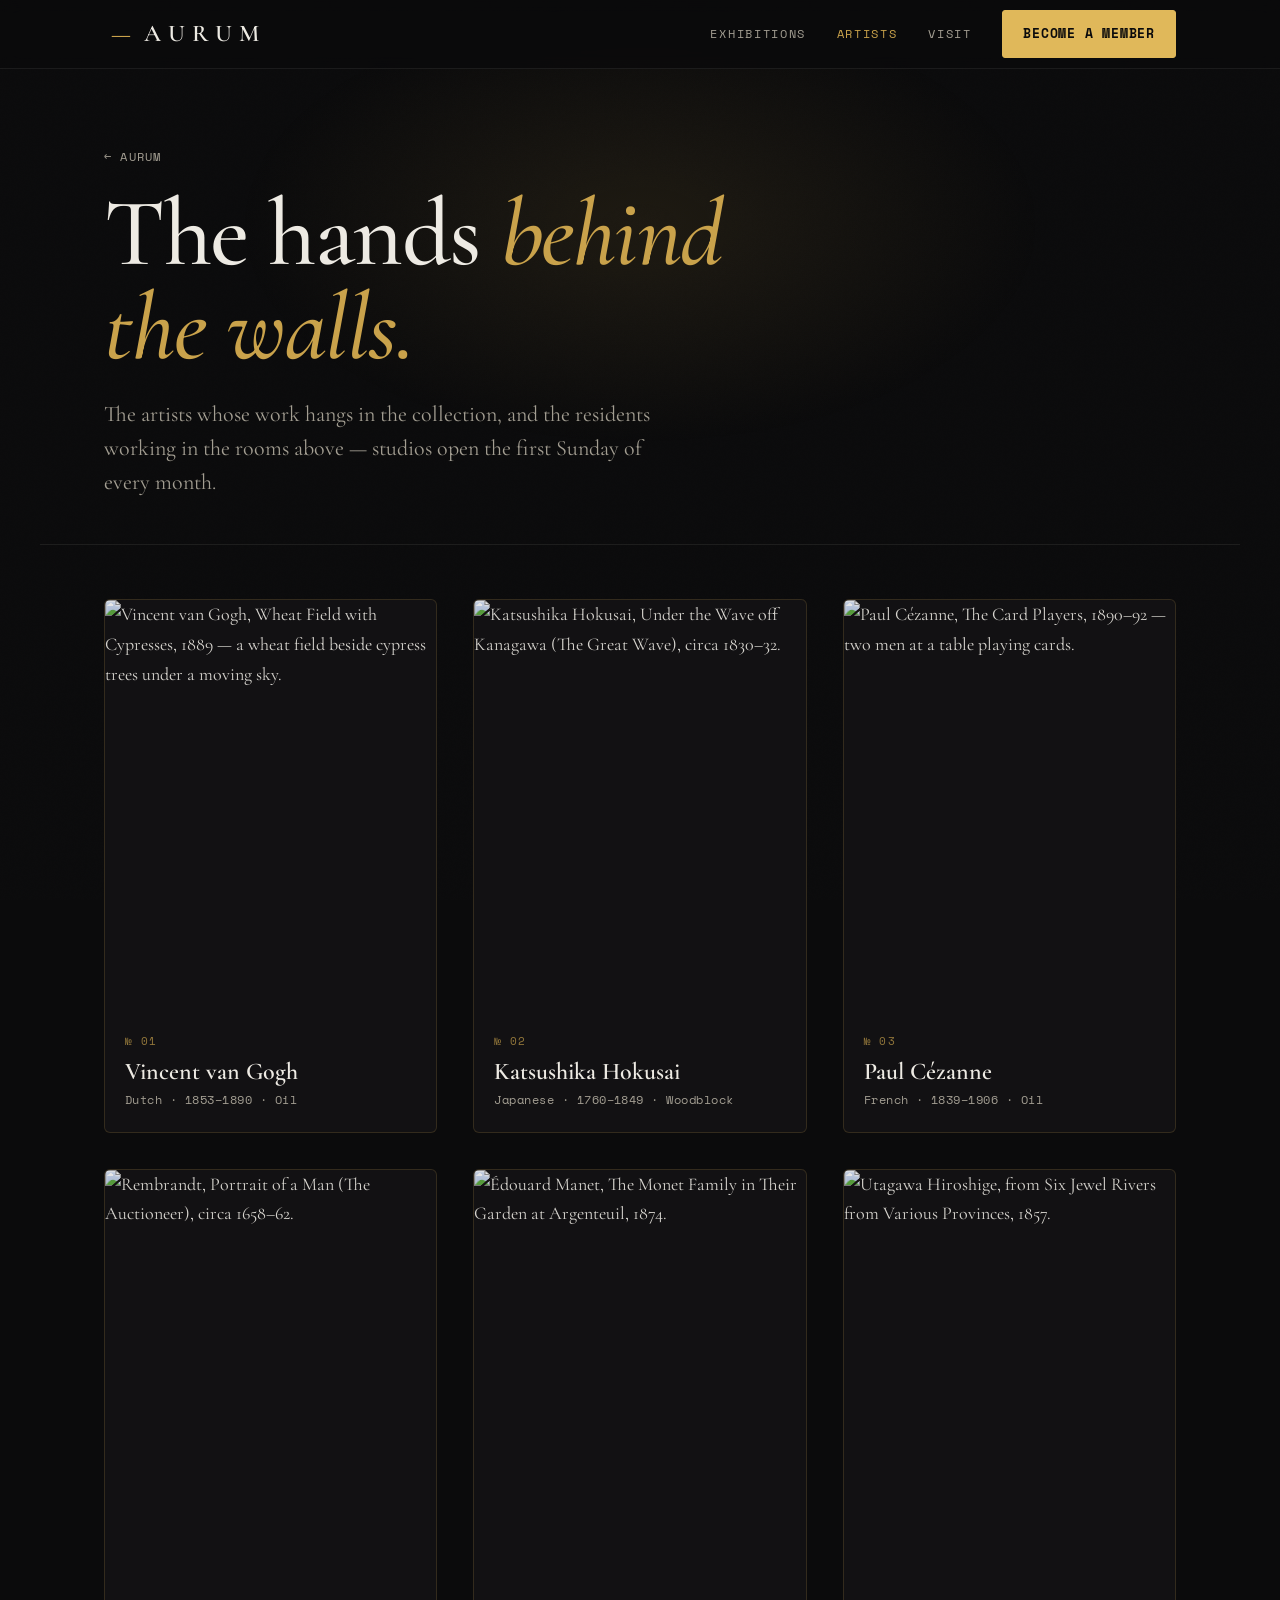
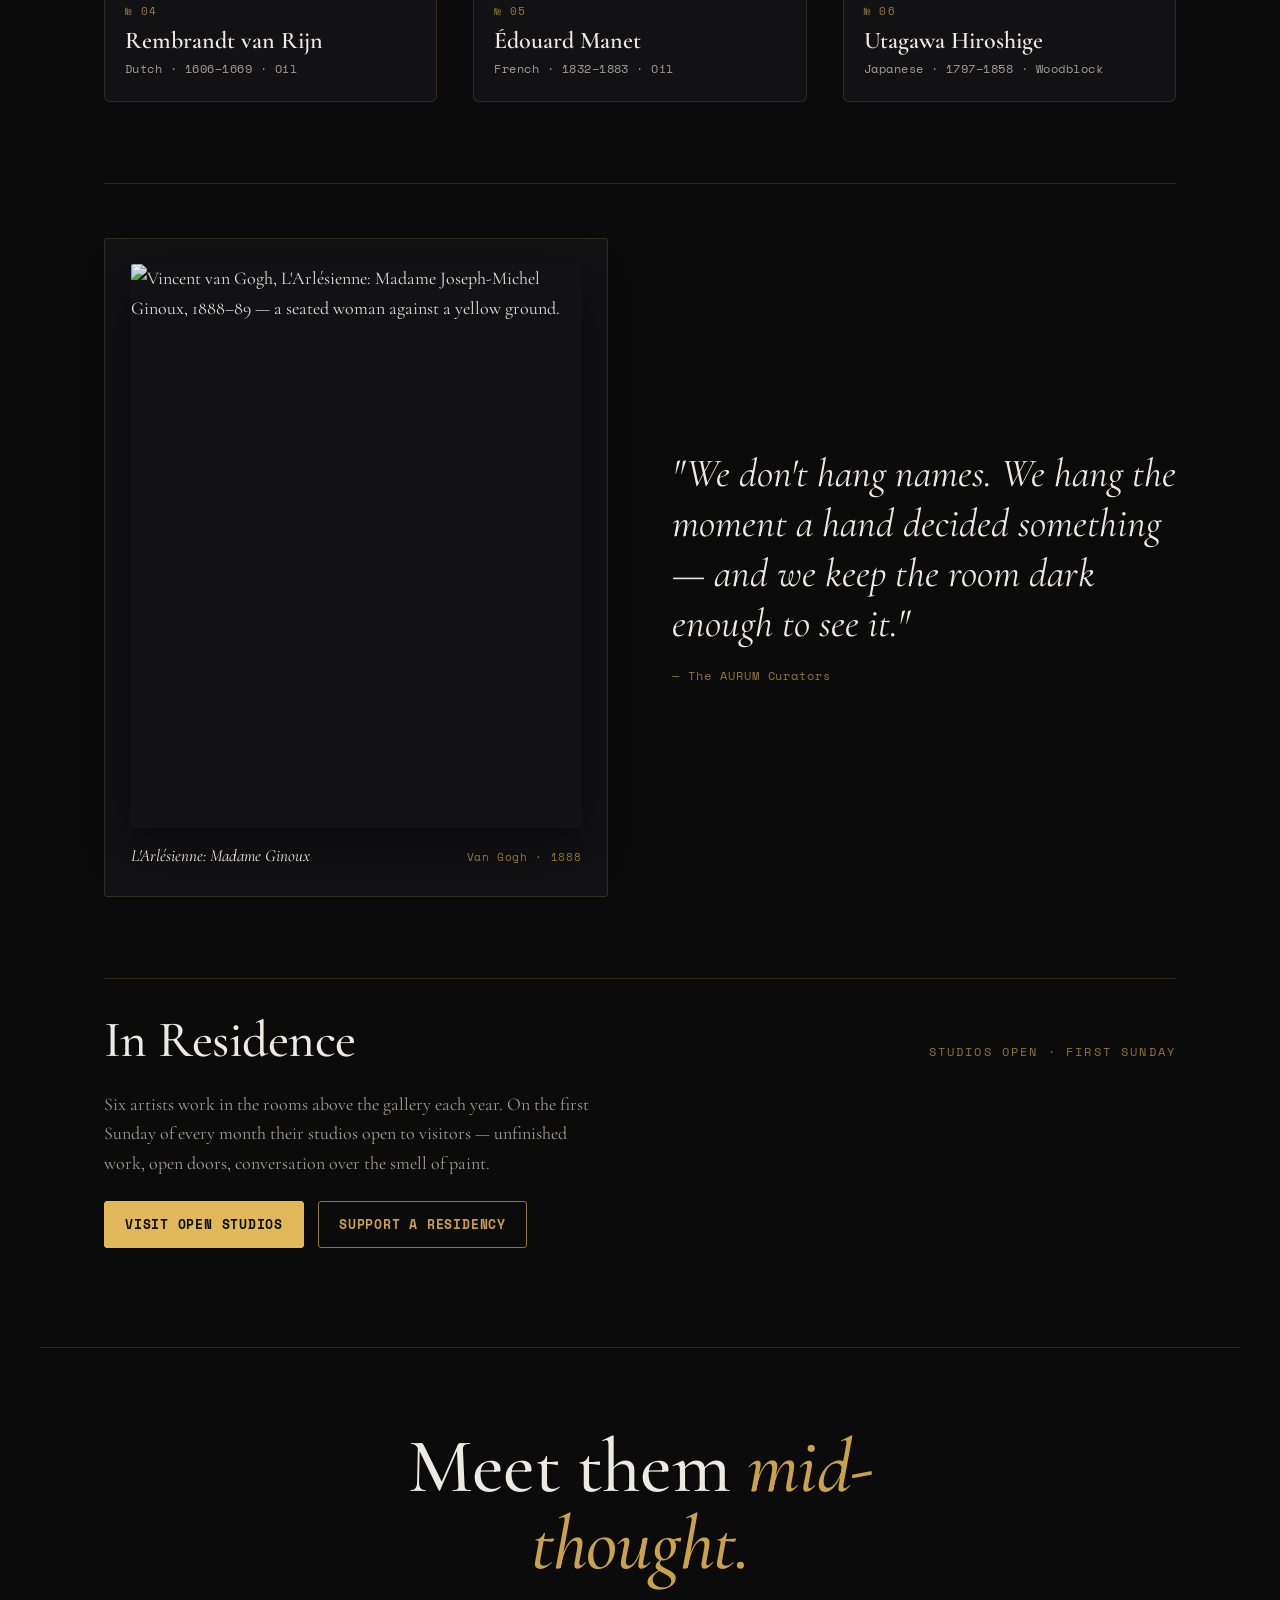
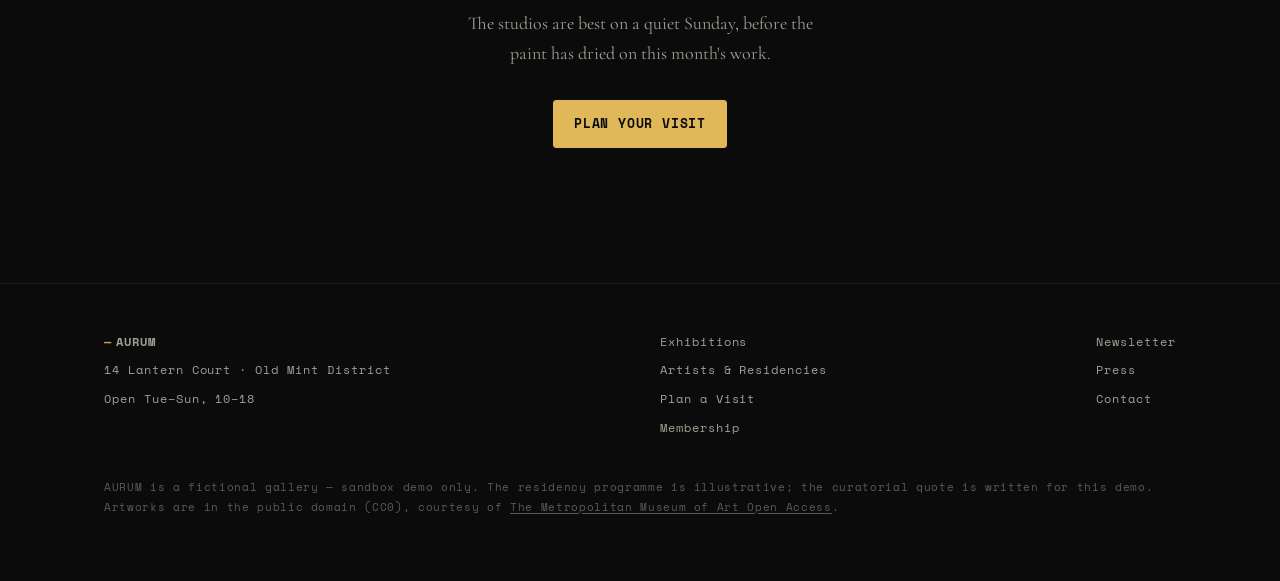
==== artists.html @ 5c7db5ca "Pass #2: council UX fixes + four sub-pages - Hero copy rewritten ("The work is the only light.") — l" ====
<!DOCTYPE html>
<html lang="en">
<head>
<meta charset="UTF-8">
<meta name="viewport" content="width=device-width, initial-scale=1.0">
<title>Artists — AURUM Gallery</title>
<meta name="description" content="The artists in the AURUM collection and the residents working above the gallery — studios open the first Sunday of every month.">
<link rel="preconnect" href="https://fonts.googleapis.com">
<link rel="preconnect" href="https://fonts.gstatic.com" crossorigin>
<link href="https://fonts.googleapis.com/css2?family=Cormorant+Garamond:wght@400;500;600;700&family=Space+Mono:wght@400;700&display=swap" rel="stylesheet">
<link rel="stylesheet" href="style.css">
</head>
<body>
<div class="glow" aria-hidden="true"></div>

<header>
  <div class="wrap nav">
    <a href="index.html" class="brand" aria-label="AURUM Gallery home">AURUM</a>
    <button class="nav-toggle" aria-expanded="false" aria-controls="primary-nav">Menu</button>
    <nav class="nav-links" id="primary-nav" aria-label="Primary">
      <a href="exhibitions.html">Exhibitions</a>
      <a href="artists.html" aria-current="page">Artists</a>
      <a href="visit.html">Visit</a>
      <a href="membership.html" class="btn">Become a Member</a>
    </nav>
  </div>
</header>

<main>
  <section class="wrap page-hero">
    <a href="index.html" class="crumb">← AURUM</a>
    <h1>The hands <em>behind the walls.</em></h1>
    <p class="lede">The artists whose work hangs in the collection, and the residents working in the rooms above — studios open the first Sunday of every month.</p>
  </section>

  <!-- COLLECTION ARTISTS -->
  <div class="wrap">
    <div class="artist-grid">
      <article class="artist">
        <div class="pic"><img src="https://images.metmuseum.org/CRDImages/ep/web-large/DP-42549-001.jpg" alt="Vincent van Gogh, Wheat Field with Cypresses, 1889 — a wheat field beside cypress trees under a moving sky." loading="lazy"></div>
        <div class="body"><span class="num">№ 01</span><h3>Vincent van Gogh</h3><div class="med">Dutch · 1853–1890 · Oil</div></div>
      </article>
      <article class="artist">
        <div class="pic"><img src="https://images.metmuseum.org/CRDImages/as/web-large/DP141042.jpg" alt="Katsushika Hokusai, Under the Wave off Kanagawa (The Great Wave), circa 1830–32." loading="lazy"></div>
        <div class="body"><span class="num">№ 02</span><h3>Katsushika Hokusai</h3><div class="med">Japanese · 1760–1849 · Woodblock</div></div>
      </article>
      <article class="artist">
        <div class="pic"><img src="https://images.metmuseum.org/CRDImages/ep/web-large/DP231550.jpg" alt="Paul Cézanne, The Card Players, 1890–92 — two men at a table playing cards." loading="lazy"></div>
        <div class="body"><span class="num">№ 03</span><h3>Paul Cézanne</h3><div class="med">French · 1839–1906 · Oil</div></div>
      </article>
      <article class="artist">
        <div class="pic"><img src="https://images.metmuseum.org/CRDImages/ep/web-large/DP145912.jpg" alt="Rembrandt, Portrait of a Man (The Auctioneer), circa 1658–62." loading="lazy"></div>
        <div class="body"><span class="num">№ 04</span><h3>Rembrandt van Rijn</h3><div class="med">Dutch · 1606–1669 · Oil</div></div>
      </article>
      <article class="artist">
        <div class="pic"><img src="https://images.metmuseum.org/CRDImages/ep/web-large/DP-25465-001.jpg" alt="Édouard Manet, The Monet Family in Their Garden at Argenteuil, 1874." loading="lazy"></div>
        <div class="body"><span class="num">№ 05</span><h3>Édouard Manet</h3><div class="med">French · 1832–1883 · Oil</div></div>
      </article>
      <article class="artist">
        <div class="pic"><img src="https://images.metmuseum.org/CRDImages/as/web-large/DP-13180-023.jpg" alt="Utagawa Hiroshige, from Six Jewel Rivers from Various Provinces, 1857." loading="lazy"></div>
        <div class="body"><span class="num">№ 06</span><h3>Utagawa Hiroshige</h3><div class="med">Japanese · 1797–1858 · Woodblock</div></div>
      </article>
    </div>
  </div>

  <!-- CURATORIAL STATEMENT -->
  <div class="wrap">
    <div class="statement">
      <div class="frame">
        <div class="art" style="aspect-ratio:4/5;"><img src="https://images.metmuseum.org/CRDImages/ep/web-large/DT1396.jpg" alt="Vincent van Gogh, L'Arlésienne: Madame Joseph-Michel Ginoux, 1888–89 — a seated woman against a yellow ground." loading="lazy"></div>
        <div class="label"><span class="t">L'Arlésienne: Madame Ginoux</span><span class="a">Van Gogh · 1888</span></div>
      </div>
      <div>
        <blockquote>"We don't hang names. We hang the moment a hand decided something — and we keep the room dark enough to see it."</blockquote>
        <div class="attr">— The AURUM Curators</div>
      </div>
    </div>
  </div>

  <!-- RESIDENCIES -->
  <div class="wrap">
    <div class="section-rule"><h2>In Residence</h2><span class="mono">Studios open · first Sunday</span></div>
    <p style="color:var(--muted); max-width:54ch; margin-top:24px;">Six artists work in the rooms above the gallery each year. On the first Sunday of every month their studios open to visitors — unfinished work, open doors, conversation over the smell of paint.</p>
    <div class="visit-cta"><a href="visit.html" class="btn">Visit open studios</a><a href="membership.html" class="btn btn--ghost">Support a residency</a></div>
  </div>

  <section class="wrap closing">
    <h2>Meet them <em>mid-thought.</em></h2>
    <p>The studios are best on a quiet Sunday, before the paint has dried on this month's work.</p>
    <a href="visit.html" class="btn">Plan your visit</a>
  </section>
</main>

<footer>
  <div class="wrap foot">
    <div class="col">
      <span class="brand-sm">AURUM</span>
      <span>14 Lantern Court · Old Mint District</span>
      <span>Open Tue–Sun, 10–18</span>
    </div>
    <div class="col">
      <a href="exhibitions.html">Exhibitions</a>
      <a href="artists.html">Artists &amp; Residencies</a>
      <a href="visit.html">Plan a Visit</a>
      <a href="membership.html">Membership</a>
    </div>
    <div class="col">
      <a href="membership.html">Newsletter</a>
      <a href="visit.html">Press</a>
      <a href="visit.html">Contact</a>
    </div>
  </div>
  <div class="wrap fineprint">
    AURUM is a fictional gallery — sandbox demo only. The residency programme is illustrative; the curatorial quote is written for this demo.<br>
    Artworks are in the public domain (CC0), courtesy of <a href="https://www.metmuseum.org/hubs/open-access">The Metropolitan Museum of Art Open Access</a>.
  </div>
</footer>
<script src="script.js"></script>
</body>
</html>
---- style.css ----
/* ===========================================================
   AURUM Gallery — shared styles for all pages
   Gold = light, never paint. See CLAUDE.md for the locked system.
   =========================================================== */

:root{
  --bg:#0B0B0C;
  --bg-raise:#121113;
  --text:#EDEAE3;
  --muted:#A39E92;
  --gold:#C9A24B;
  --gold-bright:#E0B85A;     /* primary CTA fill only */
  --gold-soft:rgba(201,162,75,.70);
  --hair:rgba(201,162,75,.18);
  --hair-faint:rgba(237,234,227,.08);
  --serif:'Cormorant Garamond','Hoefler Text',Georgia,'Times New Roman',serif;
  --mono:'Space Mono',ui-monospace,'SF Mono',Menlo,monospace;
  --maxw:1200px;
  --pad:clamp(20px,5vw,64px);
}

*{box-sizing:border-box;margin:0;padding:0;}
@media (prefers-reduced-motion:no-preference){ html{scroll-behavior:smooth;} }

body{
  background:var(--bg); color:var(--text);
  font-family:var(--serif); font-size:18px; line-height:1.65;
  -webkit-font-smoothing:antialiased; overflow-x:hidden;
}

/* grain + ambient gold spotlight */
body::before{
  content:""; position:fixed; inset:0; z-index:0; pointer-events:none;
  background-image:url("data:image/svg+xml,%3Csvg xmlns='http://www.w3.org/2000/svg' width='160' height='160'%3E%3Cfilter id='n'%3E%3CfeTurbulence type='fractalNoise' baseFrequency='0.85' numOctaves='2' stitchTiles='stitch'/%3E%3C/filter%3E%3Crect width='100%25' height='100%25' filter='url(%23n)' opacity='0.4'/%3E%3C/svg%3E");
  opacity:.05; mix-blend-mode:overlay;
}
.glow{
  position:fixed; top:-10%; left:50%; transform:translateX(-50%);
  width:90vw; height:70vh; z-index:0; pointer-events:none;
  background:radial-gradient(closest-side,rgba(201,162,75,.10),rgba(201,162,75,0) 70%);
}

.wrap{position:relative; z-index:1; max-width:var(--maxw); margin:0 auto; padding-inline:var(--pad);}

a{color:inherit;}
a.link{color:var(--gold); text-decoration:underline; text-underline-offset:3px; text-decoration-thickness:1px; text-decoration-color:var(--gold-soft);}
a.link:hover{text-decoration-color:var(--gold);}
:focus-visible{outline:2px solid var(--gold); outline-offset:3px; border-radius:2px;}

.mono{font-family:var(--mono); letter-spacing:.18em; text-transform:uppercase; font-size:12px; color:var(--gold-soft);}

/* ---------------- buttons ---------------- */
.btn{
  font-family:var(--mono); font-size:13px; letter-spacing:.06em; text-transform:uppercase; font-weight:700;
  background:var(--gold-bright); color:#0B0B0C;     /* brighter fill, dark text — fixes muddy mid-gold */
  padding:12px 20px; border-radius:3px; text-decoration:none; border:1px solid var(--gold-bright);
  display:inline-block; white-space:nowrap; transition:filter .2s, transform .1s;
}
.btn:hover{filter:brightness(1.06);}
.btn:active{transform:translateY(1px);}
/* secondary / gallery-native ghost button */
.btn--ghost{
  background:transparent; color:var(--gold); border:1px solid var(--gold-soft);
}
.btn--ghost:hover{background:var(--hair); border-color:var(--gold); color:var(--text); filter:none;}

/* ---------------- nav ---------------- */
header{position:sticky; top:0; z-index:20; backdrop-filter:blur(8px); background:rgba(11,11,12,.72); border-bottom:1px solid var(--hair-faint);}
.nav{display:flex; align-items:center; justify-content:space-between; height:68px;}
.brand{font-family:var(--serif); font-weight:600; font-size:24px; letter-spacing:.30em; padding-left:.30em; text-decoration:none;}
.brand::before{content:"—"; color:var(--gold); margin-right:.55em; letter-spacing:0;}
.nav-links{display:flex; align-items:center; gap:clamp(14px,2.4vw,34px);}
.nav-links a:not(.btn){font-family:var(--mono); font-size:12px; letter-spacing:.14em; text-transform:uppercase; color:var(--muted); text-decoration:none; transition:color .2s;}
.nav-links a:not(.btn):hover, .nav-links a[aria-current="page"]{color:var(--text);}
.nav-links a[aria-current="page"]{color:var(--gold);}
.nav-toggle{display:none; background:transparent; border:1px solid var(--hair); color:var(--gold); font-family:var(--mono); font-size:12px; letter-spacing:.12em; text-transform:uppercase; padding:8px 14px; border-radius:3px; cursor:pointer;}

/* ---------------- generic page hero (sub-pages) ---------------- */
.page-hero{padding-top:clamp(48px,8vh,96px); padding-bottom:clamp(32px,5vh,56px); border-bottom:1px solid var(--hair-faint);}
.page-hero .crumb{font-family:var(--mono); font-size:12px; letter-spacing:.1em; text-transform:uppercase; color:var(--muted); text-decoration:none; display:inline-block; margin-bottom:20px;}
.page-hero .crumb:hover{color:var(--gold);}
.page-hero h1{font-weight:500; letter-spacing:-.015em; line-height:.98; font-size:clamp(46px,7.5vw,104px); max-width:16ch;}
.page-hero h1 em{font-style:italic; color:var(--gold);}
.page-hero p.lede{margin-top:22px; max-width:50ch; color:var(--muted); font-size:clamp(17px,2vw,22px); line-height:1.55;}

/* ---------------- home hero ---------------- */
.hero{padding-top:clamp(56px,9vh,120px); padding-bottom:clamp(40px,6vh,72px);}
.hero .kick{margin-bottom:22px; display:inline-block;}
.hero h1{font-weight:500; letter-spacing:-.015em; line-height:1.0; font-size:clamp(56px,9vw,128px); max-width:15ch; padding-bottom:.04em;}
.hero h1 em{font-style:italic; color:var(--gold);}
.hero p.lede{margin-top:26px; max-width:44ch; color:var(--muted); font-size:clamp(18px,2.1vw,23px); line-height:1.55;}

/* ---------------- cards (3-up) ---------------- */
.cards{display:flex; flex-wrap:wrap; gap:20px; margin-top:clamp(40px,6vh,68px);}
.card{flex:1 1 260px; min-width:0; border:1px solid var(--hair); border-radius:6px; overflow:hidden; background:var(--bg-raise); display:flex; flex-direction:column; transition:border-color .25s, transform .25s;}
.card:hover{border-color:var(--gold-soft); transform:translateY(-3px);}
.card .thumb{aspect-ratio:4/3; overflow:hidden; position:relative; border-bottom:1px solid var(--hair-faint);}
.card .thumb img{width:100%; height:100%; object-fit:cover; filter:saturate(.92) brightness(.92);}
.card .body{padding:20px 22px 24px;}
.card .body .mono{display:block; margin-bottom:10px;}
.card .body h3{font-weight:600; font-size:27px; line-height:1.1; margin-bottom:6px;}
.card .body p{color:var(--muted); font-size:16px; line-height:1.5; margin-bottom:16px;}

/* ---------------- featured / now-showing band ---------------- */
.featured{margin-top:clamp(72px,11vh,128px); border-top:1px solid var(--hair); padding-top:clamp(40px,6vh,64px);}
.featured .head{display:flex; align-items:baseline; justify-content:space-between; gap:20px; flex-wrap:wrap; margin-bottom:28px;}
.featured h2{font-weight:500; font-size:clamp(34px,5vw,60px); letter-spacing:-.01em; line-height:1;}
.featured .plate{position:relative; border:1px solid var(--hair); border-radius:6px; overflow:hidden; aspect-ratio:16/9; background:var(--bg-raise);}
.featured .plate img{width:100%; height:100%; object-fit:cover; filter:saturate(.95);}
.featured .caption{position:absolute; left:0; bottom:0; right:0; padding:22px 26px; background:linear-gradient(0deg,rgba(11,11,12,.92),rgba(11,11,12,.45) 55%,transparent);}
.featured .caption .ttl{font-size:clamp(22px,3vw,34px); font-weight:600; line-height:1.1;}
.featured .caption .meta{font-family:var(--mono); font-size:12px; letter-spacing:.08em; color:var(--gold-soft); margin-top:8px;}

/* ---------------- six numbered blocks ---------------- */
.features{margin-top:clamp(64px,9vh,112px);}
.feature{display:grid; grid-template-columns:1fr 1fr; gap:clamp(28px,5vw,72px); align-items:center; padding:clamp(56px,8vh,104px) 0; border-top:1px solid var(--hair-faint);}
.feature:nth-child(even) .feature__media{order:2;}
.feature__media{position:relative;}
.frame{border:1px solid var(--hair); border-radius:4px; padding:clamp(14px,2vw,26px); background:var(--bg-raise);}
.frame .art{overflow:hidden; border-radius:2px; box-shadow:0 18px 50px rgba(0,0,0,.45); aspect-ratio:4/5;}
.feature:nth-child(3n+1) .frame .art{aspect-ratio:4/5;}
.feature:nth-child(3n+2) .frame .art{aspect-ratio:1/1;}
.feature:nth-child(3n+3) .frame .art{aspect-ratio:5/4;}
.frame .art img{width:100%; height:100%; object-fit:cover; filter:saturate(.94) brightness(.95);}
.frame .label{display:flex; justify-content:space-between; align-items:baseline; margin-top:14px; gap:12px;}
.frame .label .t{font-style:italic; font-size:17px; color:var(--text);}
.frame .label .a{font-family:var(--mono); font-size:11px; letter-spacing:.06em; color:var(--gold-soft); text-align:right; white-space:nowrap;}
.feature__copy .num{font-family:var(--mono); font-size:13px; letter-spacing:.05em; color:var(--gold); display:block; margin-bottom:18px;}
.feature__copy .num b{font-weight:700;}
.feature__copy .kicker{display:block; font-family:var(--mono); font-size:12px; letter-spacing:.2em; text-transform:uppercase; color:var(--gold-soft); margin-bottom:12px;}
.feature__copy h2{font-weight:500; font-size:clamp(34px,4.6vw,56px); letter-spacing:-.01em; line-height:1.02; margin-bottom:18px;}
.feature__copy p{color:var(--muted); font-size:clamp(17px,1.7vw,20px); line-height:1.6; max-width:44ch;}
.feature__copy .more{margin-top:22px; display:inline-block;}

/* ---------------- VISIT page ---------------- */
.visit-grid{display:grid; grid-template-columns:1.1fr .9fr; gap:clamp(28px,5vw,64px); padding:clamp(48px,7vh,88px) 0; align-items:start;}
.info-list{display:flex; flex-direction:column; gap:34px;}
.info-block .mono{display:block; margin-bottom:12px;}
.info-block h2{font-weight:500; font-size:clamp(26px,3vw,38px); line-height:1.05; margin-bottom:10px;}
.info-block p{color:var(--muted); max-width:42ch;}
.info-block .rows{margin-top:10px; border-top:1px solid var(--hair-faint);}
.info-block .rows div{display:flex; justify-content:space-between; gap:20px; padding:11px 0; border-bottom:1px solid var(--hair-faint); font-size:17px;}
.info-block .rows div .k{color:var(--text);}
.info-block .rows div .v{font-family:var(--mono); font-size:13px; letter-spacing:.04em; color:var(--gold-soft); white-space:nowrap;}
.info-block .free{color:var(--gold);}
.map-plate{position:sticky; top:88px; border:1px solid var(--hair); border-radius:6px; overflow:hidden; background:var(--bg-raise);}
.map-plate .grid-art{aspect-ratio:4/5; background:
  repeating-linear-gradient(0deg,transparent 0 38px,var(--hair-faint) 38px 39px),
  repeating-linear-gradient(90deg,transparent 0 38px,var(--hair-faint) 38px 39px),
  radial-gradient(circle at 62% 44%,rgba(201,162,75,.18),transparent 24%),
  var(--bg);
  position:relative;}
.map-plate .pin{position:absolute; top:44%; left:62%; transform:translate(-50%,-100%); color:var(--gold); font-family:var(--mono); font-size:11px; letter-spacing:.1em; text-align:center;}
.map-plate .pin::after{content:"●"; display:block; font-size:14px; margin-top:2px;}
.map-plate .addr{padding:20px 22px; border-top:1px solid var(--hair-faint);}
.map-plate .addr .ttl{font-family:var(--serif); font-size:22px; font-weight:600;}
.map-plate .addr .line{font-family:var(--mono); font-size:12px; letter-spacing:.06em; color:var(--muted); margin-top:6px; line-height:1.7;}
.visit-cta{display:flex; flex-wrap:wrap; gap:14px; margin-top:22px;}

/* ---------------- EXHIBITIONS page ---------------- */
.section-rule{margin-top:clamp(64px,9vh,104px); padding-top:clamp(28px,4vh,44px); border-top:1px solid var(--hair); display:flex; align-items:baseline; justify-content:space-between; gap:16px; flex-wrap:wrap;}
.section-rule h2{font-weight:500; font-size:clamp(30px,4vw,52px); line-height:1; letter-spacing:-.01em;}
.exhib-grid{display:grid; grid-template-columns:repeat(2,1fr); gap:clamp(24px,4vw,44px); margin-top:36px;}
.exhib{border:1px solid var(--hair); border-radius:6px; overflow:hidden; background:var(--bg-raise); display:flex; flex-direction:column; transition:border-color .25s, transform .25s;}
.exhib:hover{border-color:var(--gold-soft); transform:translateY(-3px);}
.exhib .pic{aspect-ratio:3/2; overflow:hidden; border-bottom:1px solid var(--hair-faint);}
.exhib .pic img{width:100%; height:100%; object-fit:cover; filter:saturate(.93) brightness(.92);}
.exhib .body{padding:22px 24px 26px;}
.exhib .body .mono{display:block; margin-bottom:10px;}
.exhib .body h3{font-weight:600; font-size:clamp(24px,2.5vw,32px); line-height:1.08; margin-bottom:8px;}
.exhib .body p{color:var(--muted); font-size:16px; line-height:1.5;}
.past-list{margin-top:36px; border-top:1px solid var(--hair-faint);}
.past-list a{display:flex; justify-content:space-between; gap:20px; align-items:baseline; padding:18px 4px; border-bottom:1px solid var(--hair-faint); text-decoration:none; transition:background .2s;}
.past-list a:hover{background:rgba(201,162,75,.04);}
.past-list a:hover .pt{color:var(--gold);}
.past-list .pt{font-family:var(--serif); font-size:clamp(20px,2.4vw,28px); font-weight:500;}
.past-list .pm{font-family:var(--mono); font-size:12px; letter-spacing:.06em; color:var(--muted); white-space:nowrap;}

/* ---------------- ARTISTS page ---------------- */
.artist-grid{display:grid; grid-template-columns:repeat(3,1fr); gap:clamp(20px,3vw,36px); margin-top:clamp(40px,6vh,68px);}
.artist{border:1px solid var(--hair); border-radius:6px; overflow:hidden; background:var(--bg-raise); transition:border-color .25s, transform .25s;}
.artist:hover{border-color:var(--gold-soft); transform:translateY(-3px);}
.artist .pic{aspect-ratio:4/5; overflow:hidden;}
.artist .pic img{width:100%; height:100%; object-fit:cover; filter:saturate(.9) brightness(.9);}
.artist .body{padding:18px 20px 22px;}
.artist .body .num{font-family:var(--mono); font-size:11px; letter-spacing:.1em; color:var(--gold-soft); display:block; margin-bottom:8px;}
.artist .body h3{font-weight:600; font-size:24px; line-height:1.05;}
.artist .body .med{font-family:var(--mono); font-size:12px; letter-spacing:.04em; color:var(--muted); margin-top:6px;}
.statement{display:grid; grid-template-columns:1fr 1fr; gap:clamp(28px,5vw,64px); align-items:center; margin-top:clamp(64px,9vh,104px); padding-top:clamp(40px,6vh,64px); border-top:1px solid var(--hair);}
.statement blockquote{font-family:var(--serif); font-style:italic; font-size:clamp(26px,3.2vw,40px); line-height:1.25;}
.statement .attr{font-family:var(--mono); font-size:12px; letter-spacing:.08em; color:var(--gold-soft); margin-top:18px;}
.statement .frame{margin:0;}

/* ---------------- MEMBERSHIP page ---------------- */
.tiers{display:grid; grid-template-columns:repeat(3,1fr); gap:clamp(20px,3vw,32px); margin-top:clamp(40px,6vh,68px);}
.tier{border:1px solid var(--hair); border-radius:6px; background:var(--bg-raise); padding:30px 28px 32px; display:flex; flex-direction:column;}
.tier.feature-tier{border-color:var(--gold-soft); box-shadow:0 18px 60px rgba(0,0,0,.4);}
.tier .mono{display:block; margin-bottom:14px;}
.tier .price{font-family:var(--serif); font-size:clamp(40px,4.5vw,58px); font-weight:500; line-height:1;}
.tier .price .per{font-family:var(--mono); font-size:13px; letter-spacing:.04em; color:var(--muted); text-transform:none; letter-spacing:0;}
.tier .name{font-family:var(--serif); font-size:24px; font-weight:600; margin:12px 0 16px;}
.tier ul{list-style:none; display:flex; flex-direction:column; gap:11px; margin:0 0 26px; border-top:1px solid var(--hair-faint); padding-top:18px;}
.tier ul li{color:var(--muted); font-size:16px; line-height:1.45; padding-left:22px; position:relative;}
.tier ul li::before{content:"—"; color:var(--gold); position:absolute; left:0;}
.tier .btn{margin-top:auto; text-align:center;}
.gift-band{margin-top:clamp(56px,8vh,96px); border:1px solid var(--hair); border-radius:6px; padding:clamp(28px,4vw,48px); display:flex; flex-wrap:wrap; align-items:center; justify-content:space-between; gap:24px; background:var(--bg-raise);}
.gift-band h2{font-weight:500; font-size:clamp(28px,3.4vw,44px); line-height:1.05; max-width:18ch;}
.gift-band p{color:var(--muted); max-width:40ch; margin-top:10px;}

/* ---------------- closing / footer ---------------- */
.closing{margin-top:clamp(72px,11vh,128px); border-top:1px solid var(--hair); padding:clamp(60px,9vh,110px) 0; text-align:center;}
.closing h2{font-weight:500; font-size:clamp(38px,6vw,82px); letter-spacing:-.01em; line-height:1; max-width:18ch; margin:0 auto 26px;}
.closing h2 em{font-style:italic; color:var(--gold);}
.closing p{color:var(--muted); max-width:42ch; margin:0 auto 32px;}

footer{border-top:1px solid var(--hair-faint); padding:48px 0 64px; margin-top:clamp(40px,6vh,72px);}
.foot{display:flex; flex-wrap:wrap; justify-content:space-between; gap:28px; align-items:flex-start;}
.foot .brand-sm{font-family:var(--serif); font-weight:600; font-size:21px; letter-spacing:.28em;}
.foot .brand-sm::before{content:"—"; color:var(--gold); margin-right:.4em; letter-spacing:0;}
.foot .col{display:flex; flex-direction:column; gap:9px;}
.foot .col span, .foot .col a{font-family:var(--mono); font-size:12px; letter-spacing:.08em; color:var(--muted); text-decoration:none;}
.foot .col a:hover{color:var(--text);}
.fineprint{margin-top:40px; font-family:var(--mono); font-size:11px; letter-spacing:.06em; color:#5d5a52; line-height:1.8;}
.fineprint a{color:#5d5a52; text-decoration:underline; text-underline-offset:2px;}

/* ---------------- responsive ---------------- */
@media (max-width:880px){
  .visit-grid{grid-template-columns:1fr;}
  .map-plate{position:static;}
  .exhib-grid{grid-template-columns:1fr;}
  .artist-grid{grid-template-columns:repeat(2,1fr);}
  .tiers{grid-template-columns:1fr;}
  .statement{grid-template-columns:1fr;}
}
@media (max-width:760px){
  .nav-links{position:fixed; inset:68px 0 auto 0; flex-direction:column; align-items:flex-start; gap:0; background:var(--bg-raise); border-bottom:1px solid var(--hair); padding:8px var(--pad) 22px; transform:translateY(-130%); transition:transform .3s; box-shadow:0 20px 40px rgba(0,0,0,.5); visibility:hidden;}
  .nav-links.open{transform:translateY(0); visibility:visible;}
  .nav-links a:not(.btn){padding:13px 0; width:100%; border-bottom:1px solid var(--hair-faint);}
  .nav-links .btn{margin-top:14px;}
  .nav-toggle{display:inline-block;}
  .feature{grid-template-columns:1fr; gap:34px; padding:48px 0;}
  .feature:nth-child(even) .feature__media{order:0;}
  .feature__media{order:0;}
  .featured .plate{aspect-ratio:4/3;}
  .artist-grid{grid-template-columns:1fr;}
}
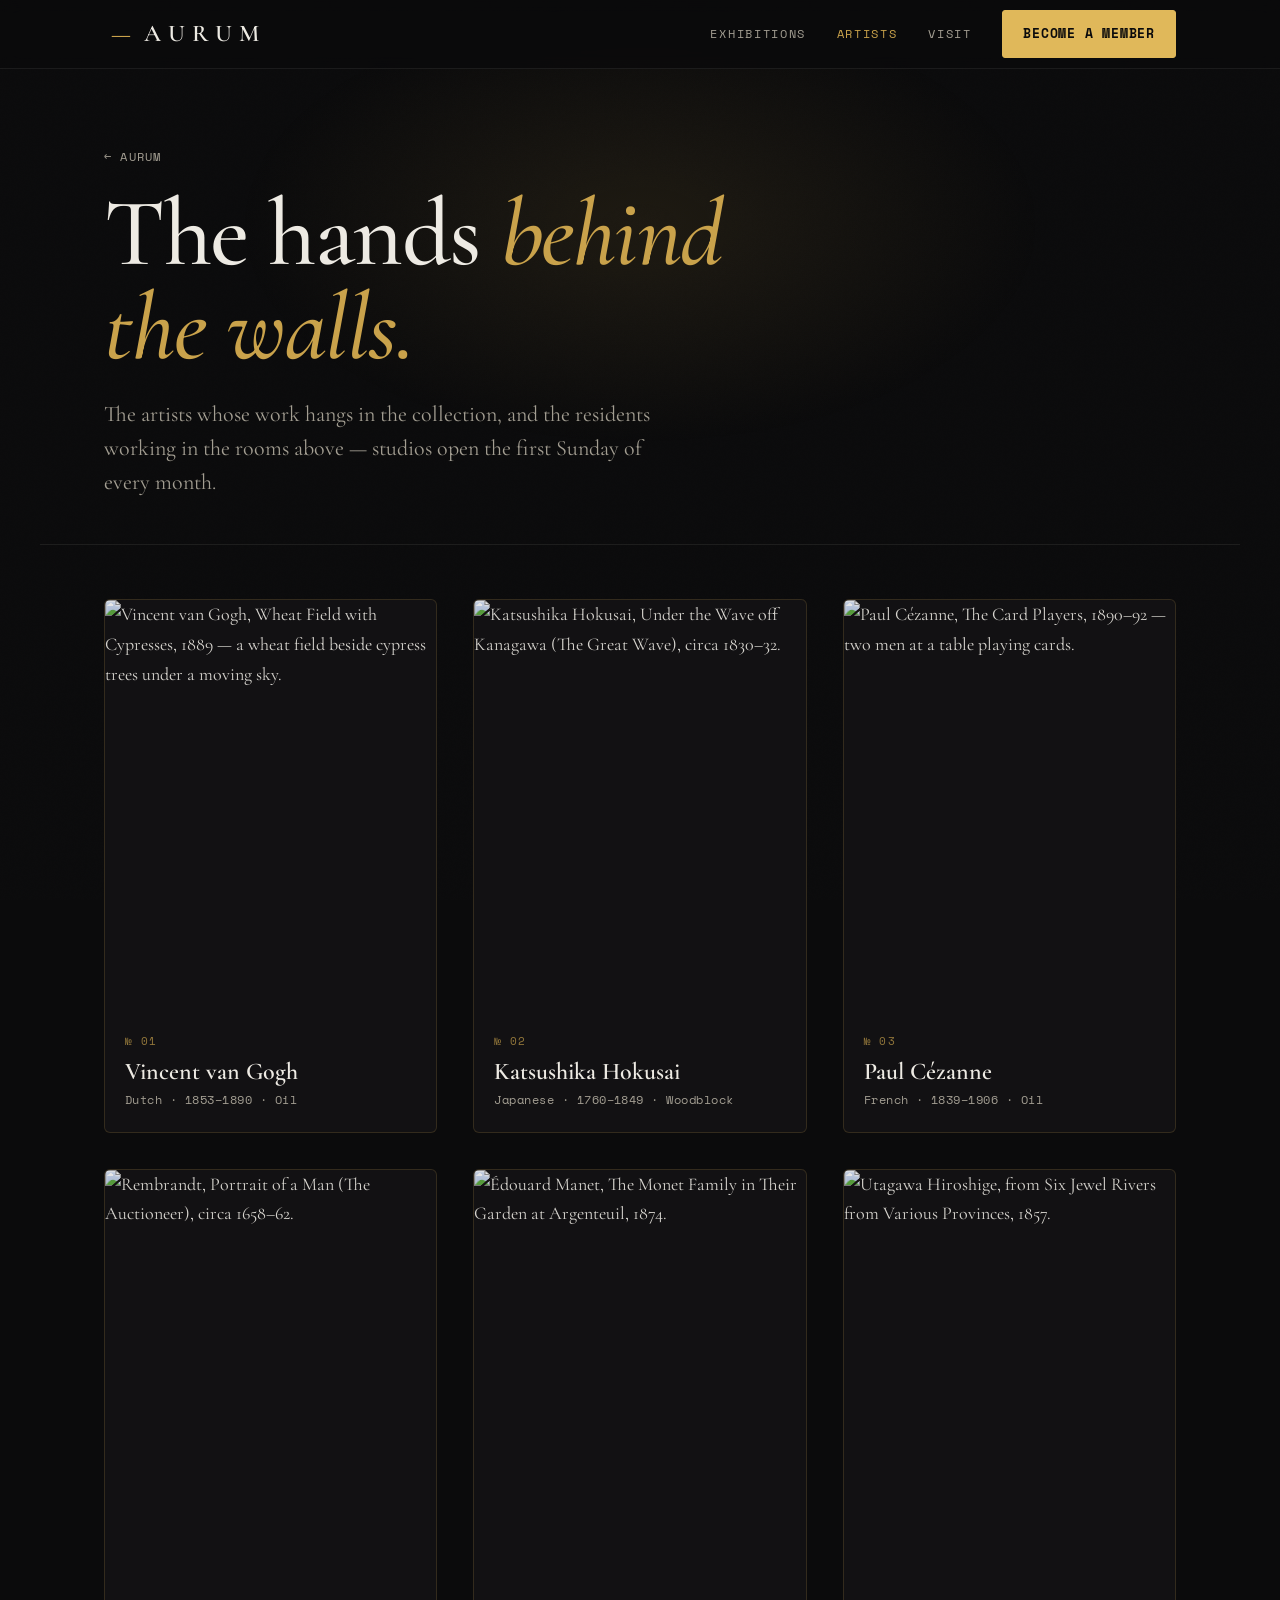
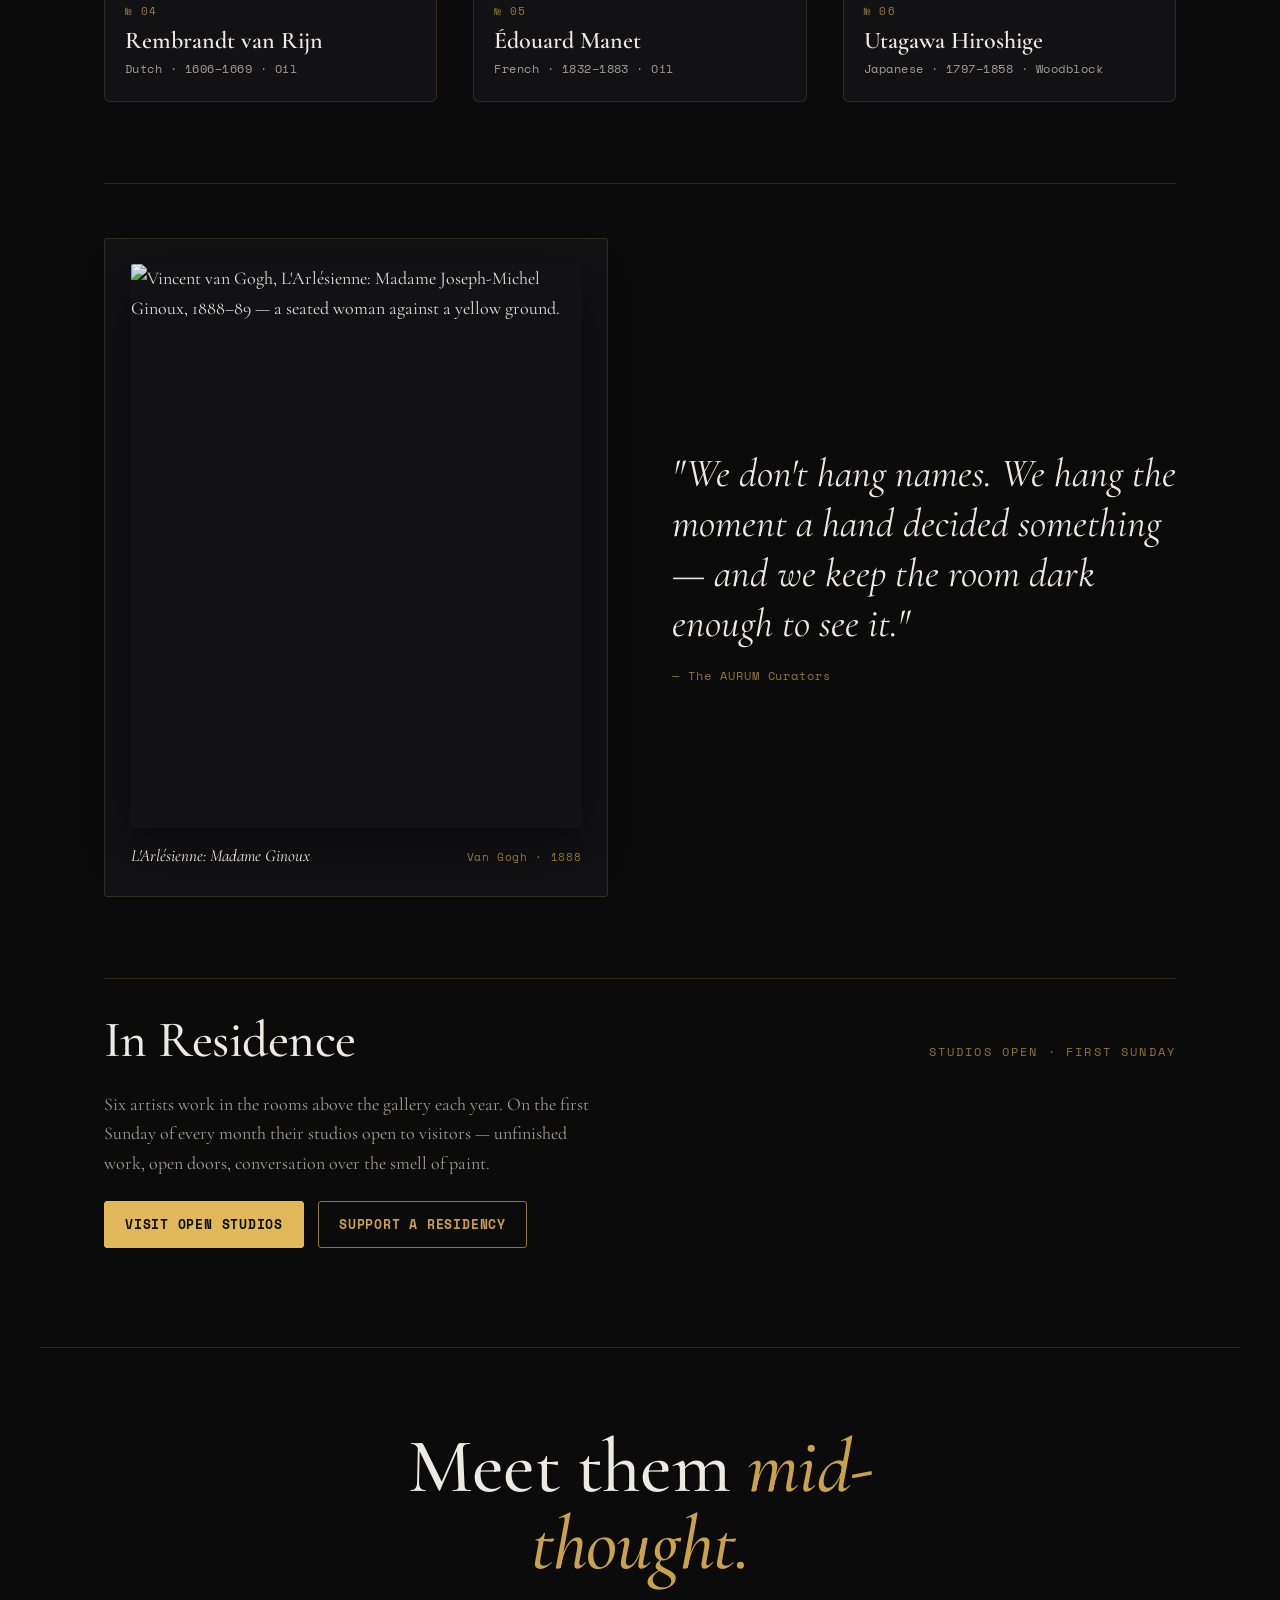
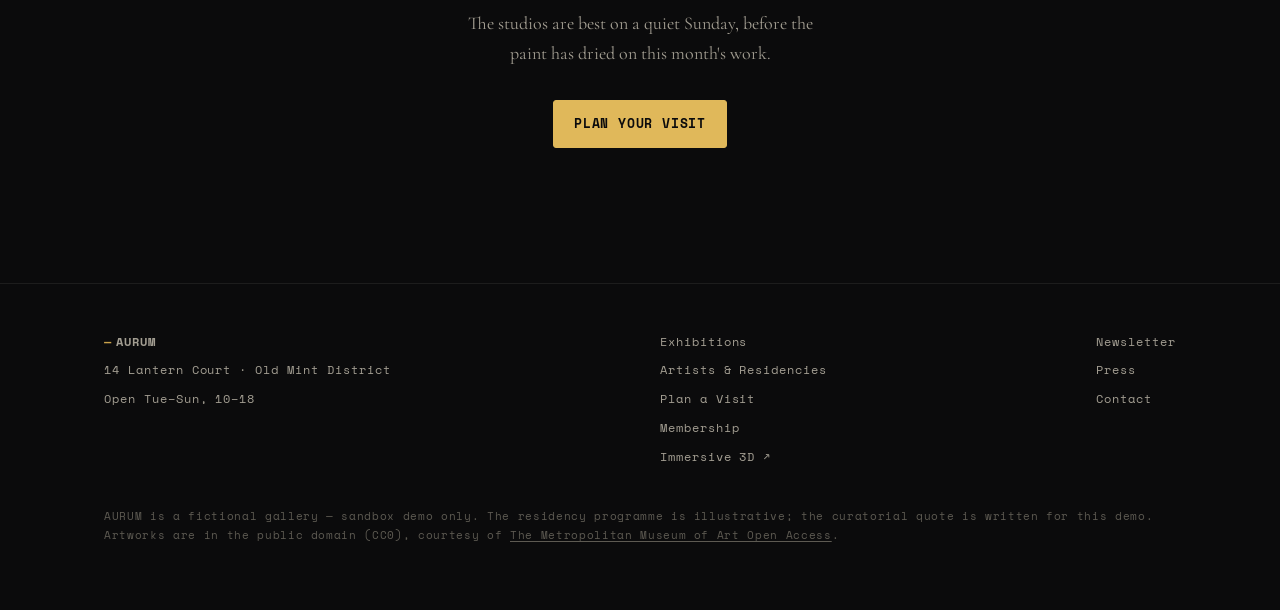
==== commit 0cf127b0: "Link out to the 3D immersive gallery Repoint the homepage CTA to 3dgallery.ziwenzhou.com and add an " ====
--- a/artists.html
+++ b/artists.html
@@ -8,6 +8,7 @@
 <link rel="preconnect" href="https://fonts.googleapis.com">
 <link rel="preconnect" href="https://fonts.gstatic.com" crossorigin>
 <link href="https://fonts.googleapis.com/css2?family=Cormorant+Garamond:wght@400;500;600;700&family=Space+Mono:wght@400;700&display=swap" rel="stylesheet">
+<link rel="icon" href="favicon.svg" type="image/svg+xml">
 <link rel="stylesheet" href="style.css">
 </head>
 <body>
@@ -103,6 +104,7 @@
       <a href="artists.html">Artists &amp; Residencies</a>
       <a href="visit.html">Plan a Visit</a>
       <a href="membership.html">Membership</a>
+      <a href="https://3dgallery.ziwenzhou.com" target="_blank" rel="noopener">Immersive 3D ↗</a>
     </div>
     <div class="col">
       <a href="membership.html">Newsletter</a>
